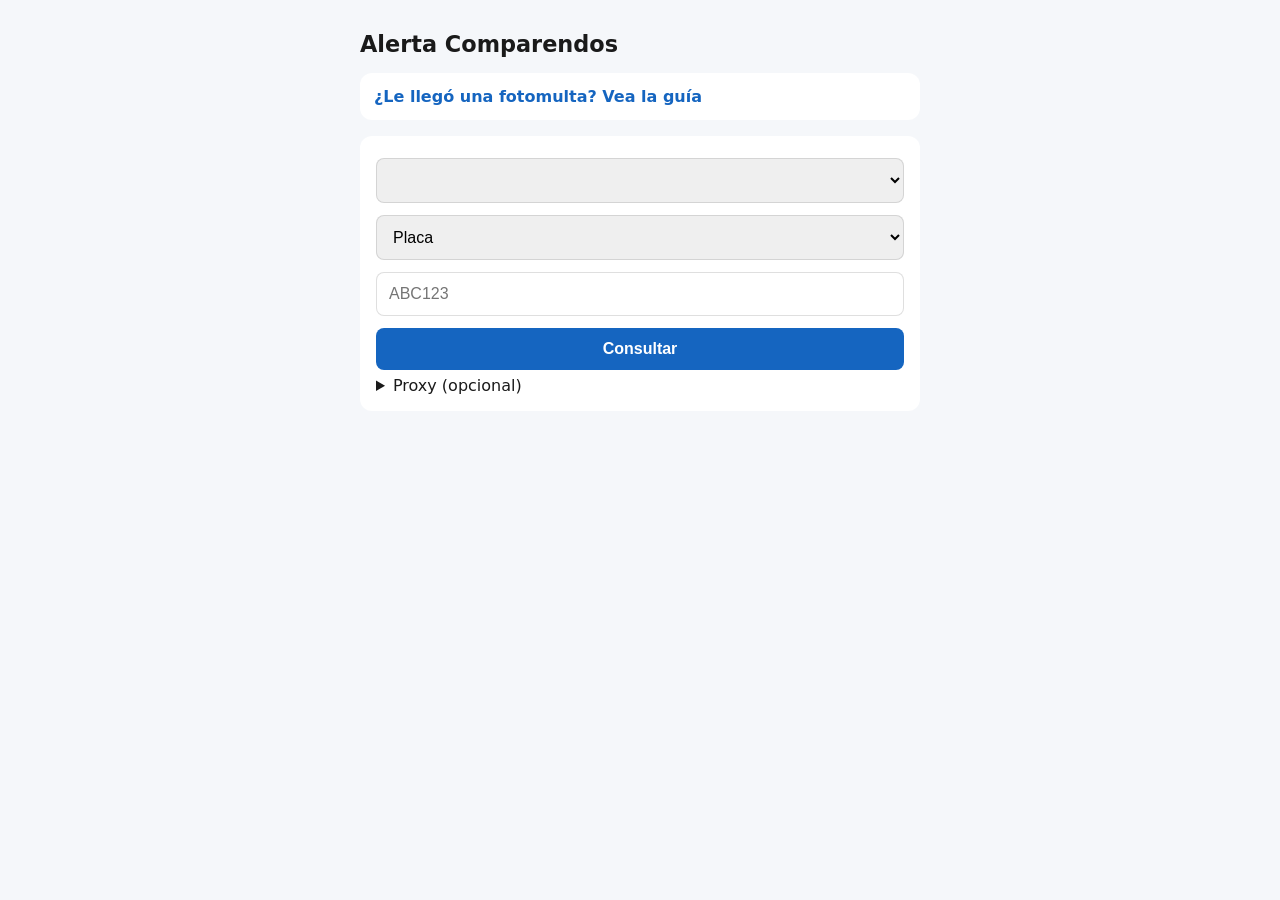
==== web/index.html @ 833818bd "Make PWA installable and offline" ====
<!doctype html>
<html lang="es">
<head>
<meta charset="utf-8">
<meta name="viewport" content="width=device-width, initial-scale=1">
<meta name="theme-color" content="#1565c0">
<title>Alerta Comparendos</title>
<link rel="manifest" href="manifest.webmanifest">
<link rel="icon" href="icon.svg">
<link rel="icon" href="icon-192.png" type="image/png" sizes="192x192">
<link rel="apple-touch-icon" href="apple-touch-icon.png">
<meta name="apple-mobile-web-app-capable" content="yes">
<meta name="mobile-web-app-capable" content="yes">
<meta name="apple-mobile-web-app-title" content="Comparendos">
<style>
:root{--bg:#f5f7fa;--fg:#1a1a1a;--card:#fff;--acc:#1565c0;--err:#c62828}
@media (prefers-color-scheme:dark){:root{--bg:#121212;--fg:#eee;--card:#1e1e1e;--acc:#64b5f6}}
body{margin:0;font-family:system-ui,sans-serif;background:var(--bg);color:var(--fg)}
main{max-width:560px;margin:auto;padding:16px}
h1{font-size:1.4rem}
.card{background:var(--card);border-radius:12px;padding:16px;margin-bottom:12px}
input,select,button{width:100%;box-sizing:border-box;padding:12px;margin:6px 0;font-size:1rem;border-radius:8px;border:1px solid #8884}
button{background:var(--acc);color:#fff;border:0;font-weight:600}
.err{color:var(--err)}
.guia{display:block;padding:14px;border-radius:12px;background:var(--card);color:var(--acc);font-weight:600;text-decoration:none}
pre{white-space:pre-wrap;word-break:break-word;font-size:.8rem}
</style>
</head>
<body>
<main>
<h1>Alerta Comparendos</h1>
<p><a class="guia" href="guia.html">¿Le llegó una fotomulta? Vea la guía</a></p>
<button id="instalar" hidden>Instalar en este celular</button>
<div class="card">
  <select id="portal"></select>
  <select id="tipo"><option value="placa">Placa</option><option value="cedula">Cédula</option></select>
  <input id="criterio" placeholder="ABC123" autocapitalize="characters">
  <button id="go">Consultar</button>
  <details><summary>Proxy (opcional)</summary>
    <input id="proxy" placeholder="https://mi-proxy.example/?url=">
    <small>Los portales bloquean llamadas desde el navegador (CORS). Si tienes un proxy, ponlo aquí; la URL destino se añade al final.</small>
  </details>
</div>
<div id="out"></div>
</main>
<script src="app.js"></script>
</body>
</html>
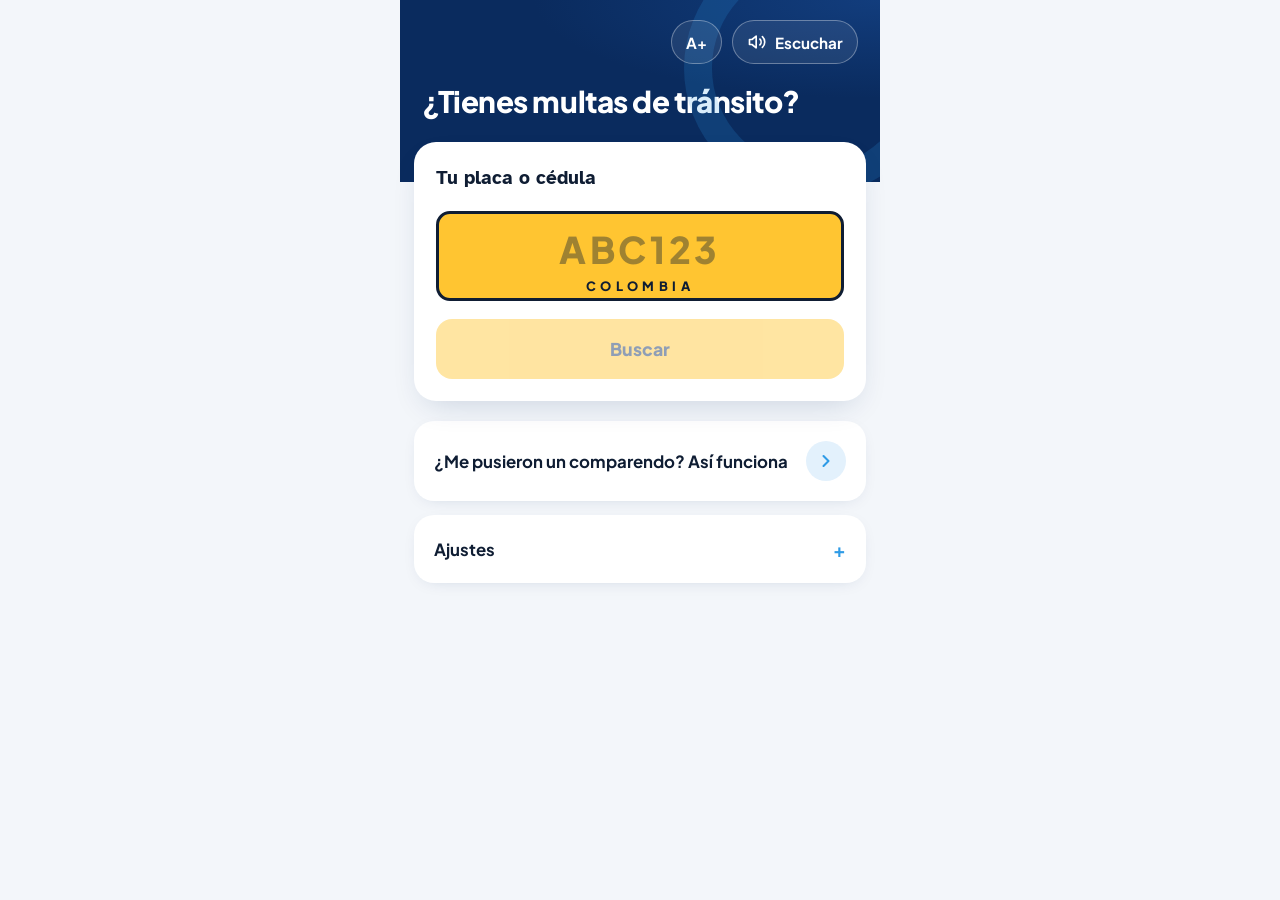
==== commit e22e6ef1: "Match approved app and guide design" ====
--- a/web/index.html
+++ b/web/index.html
@@ -2,9 +2,10 @@
 <html lang="es">
 <head>
 <meta charset="utf-8">
-<meta name="viewport" content="width=device-width, initial-scale=1">
-<meta name="theme-color" content="#1565c0">
+<meta name="viewport" content="width=device-width, initial-scale=1, viewport-fit=cover">
+<meta name="theme-color" content="#0a2b5e">
 <title>Alerta Comparendos</title>
+<meta name="description" content="Busque sus multas de tránsito por placa o cédula.">
 <link rel="manifest" href="manifest.webmanifest">
 <link rel="icon" href="icon.svg">
 <link rel="icon" href="icon-192.png" type="image/png" sizes="192x192">
@@ -12,37 +13,126 @@
 <meta name="apple-mobile-web-app-capable" content="yes">
 <meta name="mobile-web-app-capable" content="yes">
 <meta name="apple-mobile-web-app-title" content="Comparendos">
+<link rel="stylesheet" href="https://fonts.googleapis.com/css2?family=Plus+Jakarta+Sans:wght@500;700;800&family=Atkinson+Hyperlegible:wght@400;700&display=swap">
+<link rel="stylesheet" href="base.css">
 <style>
-:root{--bg:#f5f7fa;--fg:#1a1a1a;--card:#fff;--acc:#1565c0;--err:#c62828}
-@media (prefers-color-scheme:dark){:root{--bg:#121212;--fg:#eee;--card:#1e1e1e;--acc:#64b5f6}}
-body{margin:0;font-family:system-ui,sans-serif;background:var(--bg);color:var(--fg)}
-main{max-width:560px;margin:auto;padding:16px}
-h1{font-size:1.4rem}
-.card{background:var(--card);border-radius:12px;padding:16px;margin-bottom:12px}
-input,select,button{width:100%;box-sizing:border-box;padding:12px;margin:6px 0;font-size:1rem;border-radius:8px;border:1px solid #8884}
-button{background:var(--acc);color:#fff;border:0;font-weight:600}
-.err{color:var(--err)}
-.guia{display:block;padding:14px;border-radius:12px;background:var(--card);color:var(--acc);font-weight:600;text-decoration:none}
-pre{white-space:pre-wrap;word-break:break-word;font-size:.8rem}
+/* Cabecera azul profunda con la acción en amarillo; contenido sobre hoja clara que sube sobre la cabecera. */
+.app{max-width:480px;margin:0 auto;min-height:100vh;display:flex;flex-direction:column}
+.sheet{background:var(--sheet);margin:-40px 14px 0;border-radius:22px;padding:22px;box-shadow:0 12px 32px -12px #0a2b5e33;display:grid;gap:18px;position:relative;z-index:1}
+.content{padding-inline:14px;padding-block:0 32px;margin-top:-36px;position:relative;z-index:1;display:grid;gap:16px}
+label.q{font-weight:700}
+.plate{background:var(--sun);border:3px solid #0f1d33;border-radius:14px;padding:6px 10px 4px;text-align:center;transition:background .2s}
+.plate.id{background:var(--bg);border-color:var(--line)}
+.plate small{display:block;font:800 .8rem var(--display);letter-spacing:.35em;color:#0f1d33;min-height:1.1em}
+.plate.id small{color:var(--muted);letter-spacing:.1em}
+#q{width:100%;font:800 2.3rem var(--display);letter-spacing:.1em;text-transform:uppercase;padding:6px;border:0;background:none;color:#0f1d33;text-align:center}
+.plate.id #q{color:var(--fg)}
+#q::placeholder{color:#0f1d3366}
+.plate:focus-within{box-shadow:0 0 0 4px var(--sky-soft)}
+#q:focus{outline:none}
+.primary{width:100%;min-height:60px;border:0;border-radius:16px;background:var(--sun);color:#0a2b5e;font:800 1.1rem var(--display);cursor:pointer;box-shadow:0 6px 16px -6px #c58f0066;transition:transform .1s;display:flex;align-items:center;justify-content:center;text-decoration:none}
+.primary:active{transform:scale(.98)}
+.primary:disabled{opacity:.45;box-shadow:none;cursor:default}
+.textbtn{background:none;border:0;color:var(--sky);font:700 1rem var(--display);cursor:pointer;padding:14px;justify-self:center}
+.howbtn{display:flex;align-items:center;justify-content:space-between;gap:12px;background:var(--sheet);border-radius:20px;padding:20px;box-shadow:0 4px 18px -10px #0a2b5e40;color:var(--fg);font:700 1.05rem var(--display);text-decoration:none}
+.howbtn .ico{width:40px;height:40px;border-radius:50%;background:var(--sky-soft);display:grid;place-items:center;flex:none;color:var(--sky)}
+.under{padding:20px 14px 28px;display:grid;gap:14px}
+/* buscando */
+.ring{width:132px;height:132px;margin:8px auto 0;display:block}
+.ring circle{fill:none;stroke-width:10}
+.ring .bgc{stroke:var(--line)}.ring .fgc{stroke:var(--sun);stroke-linecap:round;transform:rotate(-90deg);transform-origin:50% 50%;transition:stroke-dashoffset .25s}
+.now{text-align:center;font:700 1.1rem var(--display)}
+@media (prefers-reduced-motion:reduce){.ring .fgc,.primary{transition:none}}
+/* resultado */
+.sum{display:grid;gap:4px}
+.sum .lbl{color:var(--on-navy-muted)}
+.amount{font:800 3rem/1 var(--display);font-variant-numeric:tabular-nums;color:var(--sun);letter-spacing:-.02em}
+.fine{background:var(--sheet);border-radius:20px;padding:20px;display:grid;gap:14px;box-shadow:0 4px 18px -10px #0a2b5e40}
+.state{display:inline-flex;align-items:center;gap:8px;font:700 1rem var(--display);padding:5px 12px;border-radius:99px;justify-self:start;background:var(--sun-soft)}
+.state::before{content:"";width:8px;height:8px;border-radius:50%;background:var(--sun)}
+.state.ok{background:var(--green-soft)}.state.ok::before{background:var(--green)}
+.mini{display:grid;grid-template-columns:1fr auto;gap:6px 12px;align-items:center}
+.mini .what{font:800 1.2rem var(--display)}
+.mini .amt{font:800 1.3rem var(--display);font-variant-numeric:tabular-nums;white-space:nowrap}
+.mini .where{color:var(--muted)}
+.miss{background:var(--sky-soft);border-radius:20px;padding:18px 20px;display:grid;gap:10px}
+.miss b{font-family:var(--display)}
+.row2{display:flex;gap:12px;align-items:center;justify-content:space-between;min-height:44px}
+.row2 a{color:var(--fg);font-weight:700;text-decoration-color:var(--sky);text-underline-offset:3px;flex:none;padding:8px 0}
+.miss details summary{cursor:pointer;color:var(--fg);font:700 .98rem var(--display);list-style:none;min-height:44px;display:flex;align-items:center}
+.miss details summary::-webkit-details-marker{display:none}
+.miss details summary::after{content:"+";margin-left:8px;font-size:1.2rem;color:var(--sky)}
+.miss details[open] summary::after{content:"–"}
+.card{background:var(--sheet);border-radius:20px;padding:18px 20px;box-shadow:0 4px 18px -10px #0a2b5e40}
+.card summary{cursor:pointer;font:700 1.05rem var(--display);list-style:none;min-height:32px;display:flex;align-items:center}
+.card summary::-webkit-details-marker{display:none}
+.card summary::after{content:"+";margin-left:auto;font-size:1.2rem;color:var(--sky)}
+.card[open] summary::after{content:"–"}
+.guide{list-style:none;margin:14px 0 0;padding:0;display:grid}
+.guide li{display:grid;grid-template-columns:32px 1fr;gap:14px;padding-bottom:18px;position:relative}
+.guide li:not(:last-child)::before{content:"";position:absolute;left:15px;top:32px;bottom:0;width:2px;background:var(--line)}
+.guide .n{width:32px;height:32px;border-radius:50%;background:var(--sky-soft);display:grid;place-items:center;font:800 .9rem var(--display)}
+.guide li:nth-child(n+3) .n{background:var(--red-soft)}
+.guide b{font-family:var(--display)}
+.guide p{margin:2px 0 0;color:var(--muted)}
+.outline{min-height:52px;border-radius:14px;border:2px solid var(--sky);display:flex;align-items:center;justify-content:center;text-decoration:none;color:var(--fg);font-weight:700;margin-top:8px}
+.set input{width:100%;font:1rem var(--body);padding:12px;border-radius:10px;border:1.5px solid var(--line);background:var(--bg);color:var(--fg);margin-top:8px}
+.set small{display:block;color:var(--muted);margin-top:6px;font-size:.9rem}
+.foot{display:grid;padding-inline:14px;padding-block:0 28px}
 </style>
 </head>
 <body>
-<main>
-<h1>Alerta Comparendos</h1>
-<p><a class="guia" href="guia.html">¿Le llegó una fotomulta? Vea la guía</a></p>
-<button id="instalar" hidden>Instalar en este celular</button>
-<div class="card">
-  <select id="portal"></select>
-  <select id="tipo"><option value="placa">Placa</option><option value="cedula">Cédula</option></select>
-  <input id="criterio" placeholder="ABC123" autocapitalize="characters">
-  <button id="go">Consultar</button>
-  <details><summary>Proxy (opcional)</summary>
-    <input id="proxy" placeholder="https://mi-proxy.example/?url=">
-    <small>Los portales bloquean llamadas desde el navegador (CORS). Si tienes un proxy, ponlo aquí; la URL destino se añade al final.</small>
-  </details>
+<div class="app">
+<section id="s1">
+  <div class="hero">
+    <div class="tools"><button class="tool" data-big>A+</button><button class="tool" data-talk></button></div>
+    <h1>¿Tienes multas de tránsito?</h1>
+  </div>
+  <div class="sheet">
+    <label class="q" for="q">Tu placa o cédula</label>
+    <div class="plate" id="plate"><input id="q" autocomplete="off" autocapitalize="characters" spellcheck="false" placeholder="ABC123"><small id="plateTag">COLOMBIA</small></div>
+    <button class="primary" id="go" disabled>Buscar</button>
+  </div>
+  <div class="under">
+    <a class="howbtn" href="guia.html"><span>¿Me pusieron un comparendo? Así funciona</span><span class="ico"><svg width="20" height="20" viewBox="0 0 24 24" fill="none" stroke="currentColor" stroke-width="2.5" stroke-linecap="round" stroke-linejoin="round" aria-hidden="true"><path d="M9 6l6 6-6 6"/></svg></span></a>
+    <button class="primary" id="instalar" hidden>Instalar en este celular</button>
+    <details class="card set"><summary>Ajustes</summary>
+      <label for="proxy">Servidor intermedio (opcional)</label>
+      <input id="proxy" placeholder="https://mi-proxy.example/?url=" inputmode="url">
+      <small>Muchos portales no dejan consultar desde el navegador. Con un servidor intermedio la búsqueda funciona en más ciudades.</small>
+    </details>
+  </div>
+</section>
+
+<section id="s2" hidden>
+  <div class="hero"><h1>Buscando…</h1></div>
+  <div class="sheet">
+    <svg class="ring" viewBox="0 0 120 120" aria-hidden="true"><circle class="bgc" cx="60" cy="60" r="50"/><circle class="fgc" id="arc" cx="60" cy="60" r="50" stroke-dasharray="314" stroke-dashoffset="314"/></svg>
+    <p class="now" id="now" aria-live="polite"></p>
+  </div>
+</section>
+
+<section id="s3" hidden>
+  <div class="hero">
+    <div class="tools"><button class="tool" data-big>A+</button><button class="tool" data-talk></button></div>
+    <div class="sum"><span class="lbl" id="who"></span><span class="amount" id="amount"></span><span class="lbl" id="title"></span></div>
+  </div>
+  <div class="content">
+    <div id="fines" style="display:grid;gap:16px"></div>
+    <div class="miss" id="miss"></div>
+    <details class="card"><summary>¿Y si no fui yo o no pago?</summary>
+      <ol class="guide">
+        <li><span class="n">1</span><div><b>Con descuento</b><p>Los primeros días pagas hasta la mitad.</p></div></li>
+        <li><span class="n">2</span><div><b>Precio completo</b><p>Después pierdes el descuento.</p></div></li>
+        <li><span class="n">3</span><div><b>Cobro</b><p>Suben los intereses y pueden embargarte.</p></div></li>
+      </ol>
+      <a class="outline" href="guia.html">Ver la guía completa</a>
+    </details>
+  </div>
+  <div class="foot"><button class="textbtn" id="again">Buscar otra</button></div>
+</section>
 </div>
-<div id="out"></div>
-</main>
+<script src="ui.js"></script>
 <script src="app.js"></script>
 </body>
 </html>
--- a/web/base.css
+++ b/web/base.css
@@ -0,0 +1,33 @@
+:root{
+--navy:#0a2b5e;--navy-2:#123d7d;--sky:#2e9be6;--sky-soft:#e3f1fc;--sun:#ffc531;--sun-soft:#fff4d6;
+--red:#c23a24;--red-soft:#fde8e6;--green:#1d7f53;--green-soft:#e2f4ea;
+--bg:#f3f6fa;--sheet:#fff;--fg:#0f1d33;--muted:#3f4f66;--line:#dbe3ee;--on-navy:#fff;--on-navy-muted:#b9cbe6;
+--display:"Plus Jakarta Sans",system-ui,sans-serif;--body:"Atkinson Hyperlegible",system-ui,sans-serif;color-scheme:light}
+@media (prefers-color-scheme:dark){:root:not([data-theme="light"]){--navy:#071d40;--navy-2:#0d2d5e;--sky:#5cb4f2;--sky-soft:#12304f;--sun:#ffcd4d;--sun-soft:#3a3016;
+--red:#ff8a78;--red-soft:#3c1d19;--green:#5fd39b;--green-soft:#123726;--bg:#0b1424;--sheet:#121e33;--fg:#eaf0f8;--muted:#b8c6d9;--line:#22324d;color-scheme:dark}}
+:root[data-theme="dark"]{--navy:#071d40;--navy-2:#0d2d5e;--sky:#5cb4f2;--sky-soft:#12304f;--sun:#ffcd4d;--sun-soft:#3a3016;
+--red:#ff8a78;--red-soft:#3c1d19;--green:#5fd39b;--green-soft:#123726;--bg:#0b1424;--sheet:#121e33;--fg:#eaf0f8;--muted:#b8c6d9;--line:#22324d;color-scheme:dark}
+*{box-sizing:border-box}
+html,body{min-height:100%}
+body{margin:0;background:var(--bg);color:var(--fg);font-family:var(--body);font-size:19px;line-height:1.55;padding-bottom:env(safe-area-inset-bottom,0px)}
+html.big body{font-size:23px}
+html.big h1{font-size:2.2rem}
+img{max-width:100%}
+[hidden]{display:none!important}
+p{margin:0}
+.muted{color:var(--muted)}
+.hero{background:radial-gradient(120% 90% at 100% 0%,var(--navy-2) 0%,var(--navy) 60%);color:var(--on-navy);padding:calc(20px + env(safe-area-inset-top,0px)) 22px 64px;position:relative;overflow:hidden}
+.hero::after{content:"";position:absolute;right:-60px;top:-60px;width:200px;height:200px;border-radius:50%;border:28px solid var(--sky);opacity:.18;pointer-events:none}
+.hero p{color:var(--on-navy-muted);margin:10px 0 0}
+h1{font:800 1.85rem/1.15 var(--display);margin:0;text-wrap:balance;letter-spacing:-.015em}
+h2{font:800 1.35rem/1.25 var(--display);margin:0;text-wrap:balance}
+.tools{display:flex;gap:10px;justify-content:flex-end;margin-bottom:20px;position:relative;z-index:1}
+.tool{display:inline-flex;align-items:center;gap:8px;min-height:44px;padding:0 14px;border-radius:99px;border:1.5px solid #ffffff55;background:#ffffff14;color:var(--on-navy);font:700 .95rem var(--display);cursor:pointer;text-decoration:none}
+.tool[aria-pressed="true"]{background:var(--sun);color:#0a2b5e;border-color:var(--sun)}
+.tool.back{margin-right:auto}
+.tool svg{width:20px;height:20px;flex:none}
+.speaking{outline:4px solid var(--sun);outline-offset:4px;border-radius:12px}
+.fact{display:block;background:var(--sun-soft);border-left:5px solid var(--sun);border-radius:12px;padding:12px 14px}
+.fact b{font-family:var(--display)}
+.note{font-size:.9rem;color:var(--muted);text-align:center}
+button:focus-visible,a:focus-visible,summary:focus-visible,input:focus-visible{outline:3px solid var(--sky);outline-offset:3px}
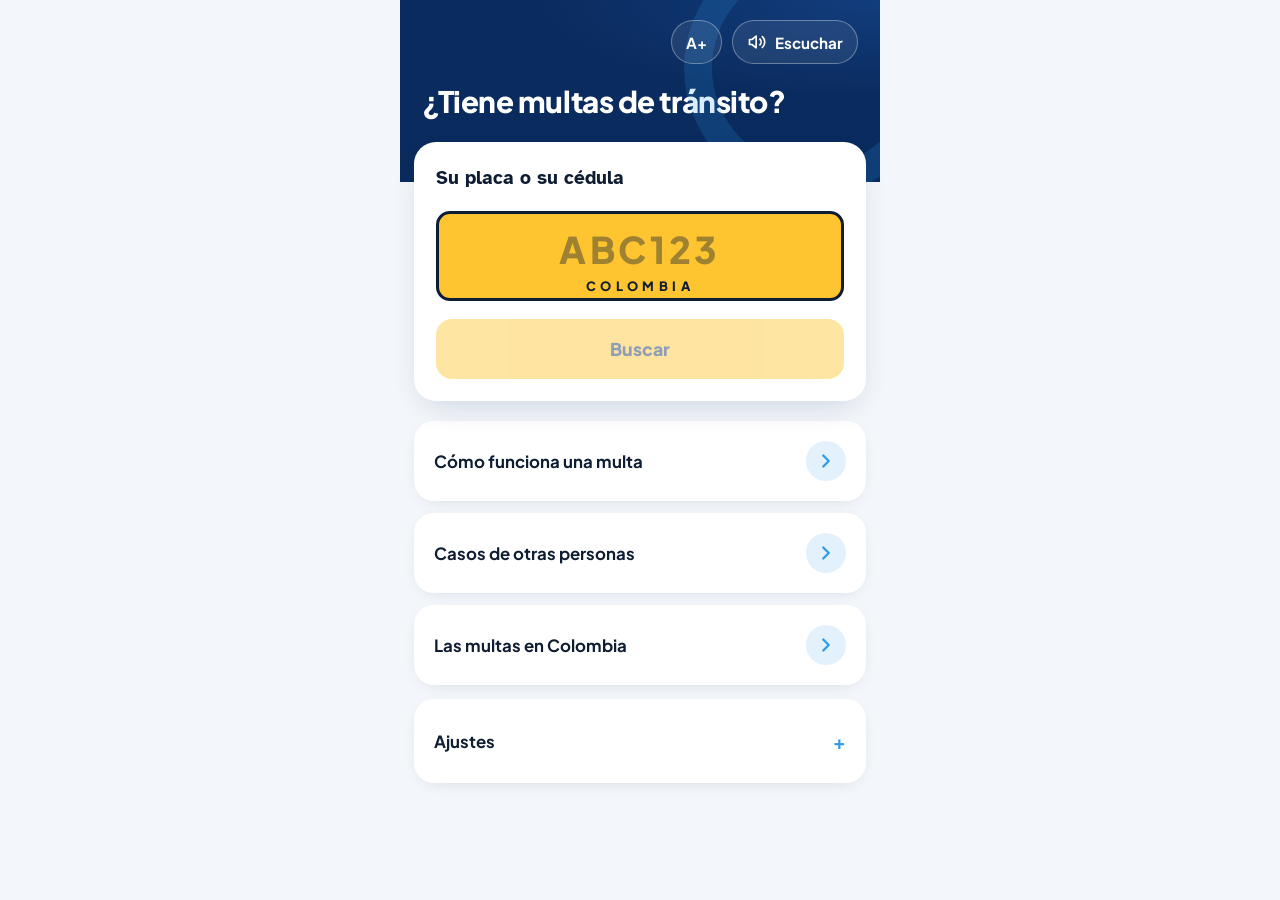
==== commit 3114d1d9: "Add plate record and letters" ====
--- a/web/index.html
+++ b/web/index.html
@@ -30,12 +30,6 @@
 #q::placeholder{color:#0f1d3366}
 .plate:focus-within{box-shadow:0 0 0 4px var(--sky-soft)}
 #q:focus{outline:none}
-.primary{width:100%;min-height:60px;border:0;border-radius:16px;background:var(--sun);color:#0a2b5e;font:800 1.1rem var(--display);cursor:pointer;box-shadow:0 6px 16px -6px #c58f0066;transition:transform .1s;display:flex;align-items:center;justify-content:center;text-decoration:none}
-.primary:active{transform:scale(.98)}
-.primary:disabled{opacity:.45;box-shadow:none;cursor:default}
-.textbtn{background:none;border:0;color:var(--sky);font:700 1rem var(--display);cursor:pointer;padding:14px;justify-self:center}
-.howbtn{display:flex;align-items:center;justify-content:space-between;gap:12px;background:var(--sheet);border-radius:20px;padding:20px;box-shadow:0 4px 18px -10px #0a2b5e40;color:var(--fg);font:700 1.05rem var(--display);text-decoration:none}
-.howbtn .ico{width:40px;height:40px;border-radius:50%;background:var(--sky-soft);display:grid;place-items:center;flex:none;color:var(--sky)}
 .under{padding:20px 14px 28px;display:grid;gap:14px}
 /* buscando */
 .ring{width:132px;height:132px;margin:8px auto 0;display:block}
@@ -57,17 +51,10 @@
 .mini .where{color:var(--muted)}
 .miss{background:var(--sky-soft);border-radius:20px;padding:18px 20px;display:grid;gap:10px}
 .miss b{font-family:var(--display)}
-.row2{display:flex;gap:12px;align-items:center;justify-content:space-between;min-height:44px}
-.row2 a{color:var(--fg);font-weight:700;text-decoration-color:var(--sky);text-underline-offset:3px;flex:none;padding:8px 0}
 .miss details summary{cursor:pointer;color:var(--fg);font:700 .98rem var(--display);list-style:none;min-height:44px;display:flex;align-items:center}
 .miss details summary::-webkit-details-marker{display:none}
 .miss details summary::after{content:"+";margin-left:8px;font-size:1.2rem;color:var(--sky)}
 .miss details[open] summary::after{content:"–"}
-.card{background:var(--sheet);border-radius:20px;padding:18px 20px;box-shadow:0 4px 18px -10px #0a2b5e40}
-.card summary{cursor:pointer;font:700 1.05rem var(--display);list-style:none;min-height:32px;display:flex;align-items:center}
-.card summary::-webkit-details-marker{display:none}
-.card summary::after{content:"+";margin-left:auto;font-size:1.2rem;color:var(--sky)}
-.card[open] summary::after{content:"–"}
 .guide{list-style:none;margin:14px 0 0;padding:0;display:grid}
 .guide li{display:grid;grid-template-columns:32px 1fr;gap:14px;padding-bottom:18px;position:relative}
 .guide li:not(:last-child)::before{content:"";position:absolute;left:15px;top:32px;bottom:0;width:2px;background:var(--line)}
@@ -75,10 +62,24 @@
 .guide li:nth-child(n+3) .n{background:var(--red-soft)}
 .guide b{font-family:var(--display)}
 .guide p{margin:2px 0 0;color:var(--muted)}
-.outline{min-height:52px;border-radius:14px;border:2px solid var(--sky);display:flex;align-items:center;justify-content:center;text-decoration:none;color:var(--fg);font-weight:700;margin-top:8px}
+.menu{display:grid;gap:12px}
+.state.no{background:var(--red-soft)}.state.no::before{background:var(--red)}
+.aviso{border-radius:20px;padding:20px;display:grid;gap:12px;border:3px solid}
+.aviso.sun{background:var(--sun-soft);border-color:var(--sun)}
+.aviso.red{background:var(--red-soft);border-color:var(--red)}
+#pagadas .row2{border-top:1px solid var(--line);padding:10px 0}
+@media print{.hero{background:none;color:#000;padding:0 0 12px}.hero::after,.tools,.foot,#alerta,.card:not(#pagadas .card),.primary,.outline,#miss details{display:none!important}
+.amount{color:#000}.sum .lbl{color:#333}.content{margin:0}.fine,.aviso,.miss{box-shadow:none;border:1px solid #999;break-inside:avoid}#pagadas details{display:block}}
 .set input{width:100%;font:1rem var(--body);padding:12px;border-radius:10px;border:1.5px solid var(--line);background:var(--bg);color:var(--fg);margin-top:8px}
 .set small{display:block;color:var(--muted);margin-top:6px;font-size:.9rem}
-.foot{display:grid;padding-inline:14px;padding-block:0 28px}
+.alert{display:flex;gap:14px;align-items:center;background:var(--sheet);border-radius:20px;padding:18px 20px;box-shadow:0 4px 18px -10px #0a2b5e40}
+.alert label{flex:1;display:grid;gap:2px;cursor:pointer}
+.alert b{font-family:var(--display)}
+.switch{appearance:none;width:52px;height:32px;border-radius:99px;background:var(--line);position:relative;cursor:pointer;flex:none;transition:background .2s;margin:0}
+.switch::after{content:"";position:absolute;top:4px;left:4px;width:24px;height:24px;border-radius:50%;background:#fff;transition:left .2s;box-shadow:0 1px 3px #0003}
+.switch:checked{background:var(--sky)}.switch:checked::after{left:24px}
+.android .set,.android #instalar{display:none!important}
+.foot{display:grid;gap:8px;padding-inline:14px;padding-block:0 28px}
 </style>
 </head>
 <body>
@@ -86,20 +87,24 @@
 <section id="s1">
   <div class="hero">
     <div class="tools"><button class="tool" data-big>A+</button><button class="tool" data-talk></button></div>
-    <h1>¿Tienes multas de tránsito?</h1>
+    <h1>¿Tiene multas de tránsito?</h1>
   </div>
   <div class="sheet">
-    <label class="q" for="q">Tu placa o cédula</label>
+    <label class="q" for="q">Su placa o su cédula</label>
     <div class="plate" id="plate"><input id="q" autocomplete="off" autocapitalize="characters" spellcheck="false" placeholder="ABC123"><small id="plateTag">COLOMBIA</small></div>
     <button class="primary" id="go" disabled>Buscar</button>
   </div>
   <div class="under">
-    <a class="howbtn" href="guia.html"><span>¿Me pusieron un comparendo? Así funciona</span><span class="ico"><svg width="20" height="20" viewBox="0 0 24 24" fill="none" stroke="currentColor" stroke-width="2.5" stroke-linecap="round" stroke-linejoin="round" aria-hidden="true"><path d="M9 6l6 6-6 6"/></svg></span></a>
+    <nav class="menu" aria-label="Más">
+      <a class="howbtn" href="guia.html"><span>Cómo funciona una multa</span><span class="ico"><svg width="22" height="22" viewBox="0 0 24 24" fill="none" stroke="currentColor" stroke-width="2.5" stroke-linecap="round" stroke-linejoin="round" aria-hidden="true"><path d="M9 6l6 6-6 6"/></svg></span></a>
+      <a class="howbtn" href="comunidad.html"><span>Casos de otras personas</span><span class="ico"><svg width="22" height="22" viewBox="0 0 24 24" fill="none" stroke="currentColor" stroke-width="2.5" stroke-linecap="round" stroke-linejoin="round" aria-hidden="true"><path d="M9 6l6 6-6 6"/></svg></span></a>
+      <a class="howbtn" href="cifras.html"><span>Las multas en Colombia</span><span class="ico"><svg width="22" height="22" viewBox="0 0 24 24" fill="none" stroke="currentColor" stroke-width="2.5" stroke-linecap="round" stroke-linejoin="round" aria-hidden="true"><path d="M9 6l6 6-6 6"/></svg></span></a>
+    </nav>
     <button class="primary" id="instalar" hidden>Instalar en este celular</button>
     <details class="card set"><summary>Ajustes</summary>
-      <label for="proxy">Servidor intermedio (opcional)</label>
-      <input id="proxy" placeholder="https://mi-proxy.example/?url=" inputmode="url">
-      <small>Muchos portales no dejan consultar desde el navegador. Con un servidor intermedio la búsqueda funciona en más ciudades.</small>
+      <label for="proxy">Servidor de consultas</label>
+      <input id="proxy" placeholder="https://comparendos.su-cuenta.workers.dev" inputmode="url">
+      <small>Dirección del servidor que hace las consultas. Déjela vacía para usar el de la app.</small>
     </details>
   </div>
 </section>
@@ -118,18 +123,21 @@
     <div class="sum"><span class="lbl" id="who"></span><span class="amount" id="amount"></span><span class="lbl" id="title"></span></div>
   </div>
   <div class="content">
-    <div id="fines" style="display:grid;gap:16px"></div>
+    <div id="avisos" class="stack"></div>
+    <div id="fines" class="stack"></div>
+    <div id="pagadas"></div>
     <div class="miss" id="miss"></div>
-    <details class="card"><summary>¿Y si no fui yo o no pago?</summary>
+    <div class="alert" id="alerta" hidden><label for="watch"><b>Avisarme si llega otra</b><span class="muted">El teléfono revisa una vez al día.</span></label><input type="checkbox" class="switch" id="watch"></div>
+    <details class="card"><summary>¿Y si no pago?</summary>
       <ol class="guide">
-        <li><span class="n">1</span><div><b>Con descuento</b><p>Los primeros días pagas hasta la mitad.</p></div></li>
-        <li><span class="n">2</span><div><b>Precio completo</b><p>Después pierdes el descuento.</p></div></li>
-        <li><span class="n">3</span><div><b>Cobro</b><p>Suben los intereses y pueden embargarte.</p></div></li>
+        <li><span class="n">1</span><div><b>Con descuento</b><p>Los primeros días paga hasta la mitad.</p></div></li>
+        <li><span class="n">2</span><div><b>Precio completo</b><p>Después pierde el descuento.</p></div></li>
+        <li><span class="n">3</span><div><b>Cobro</b><p>Suben los intereses y le pueden embargar.</p></div></li>
       </ol>
       <a class="outline" href="guia.html">Ver la guía completa</a>
     </details>
   </div>
-  <div class="foot"><button class="textbtn" id="again">Buscar otra</button></div>
+  <div class="foot"><button class="outline" id="imprimir">Imprimir este resumen</button><button class="textbtn" id="again">Buscar otra placa</button></div>
 </section>
 </div>
 <script src="ui.js"></script>
--- a/web/base.css
+++ b/web/base.css
@@ -31,3 +31,20 @@
 .fact b{font-family:var(--display)}
 .note{font-size:.9rem;color:var(--muted);text-align:center}
 button:focus-visible,a:focus-visible,summary:focus-visible,input:focus-visible{outline:3px solid var(--sky);outline-offset:3px}
+/* Botones y tarjetas comunes: grandes, de alto contraste y fáciles de tocar. */
+.primary{width:100%;min-height:60px;border:0;border-radius:16px;background:var(--sun);color:#0a2b5e;font:800 1.1rem var(--display);cursor:pointer;box-shadow:0 6px 16px -6px #c58f0066;transition:transform .1s;display:flex;align-items:center;justify-content:center;text-decoration:none}
+.primary:active{transform:scale(.98)}
+.primary:disabled{opacity:.45;box-shadow:none;cursor:default}
+.howbtn{display:flex;align-items:center;justify-content:space-between;gap:12px;background:var(--sheet);border-radius:20px;padding:20px;box-shadow:0 4px 18px -10px #0a2b5e40;color:var(--fg);font:700 1.05rem var(--display);text-decoration:none}
+.howbtn .ico{width:40px;height:40px;border-radius:50%;background:var(--sky-soft);display:grid;place-items:center;flex:none;color:var(--sky)}
+.outline{width:100%;min-height:60px;border-radius:16px;border:2px solid var(--sky);background:var(--sheet);display:flex;align-items:center;justify-content:center;text-align:center;padding:8px 14px;text-decoration:none;color:var(--fg);font:700 1.05rem var(--display);cursor:pointer}
+.card{background:var(--sheet);border-radius:20px;padding:18px 20px;box-shadow:0 4px 18px -10px #0a2b5e40}
+.card summary{cursor:pointer;font:700 1.05rem var(--display);list-style:none;min-height:48px;display:flex;align-items:center}
+.card summary::-webkit-details-marker{display:none}
+.card summary::after{content:"+";margin-left:auto;font-size:1.2rem;color:var(--sky)}
+.card[open] summary::after{content:"–"}
+.row2{display:flex;gap:12px;align-items:center;justify-content:space-between;min-height:44px}
+.row2 a{color:var(--fg);font-weight:700;text-decoration-color:var(--sky);text-underline-offset:3px;flex:none;padding:8px 0}
+.textbtn{background:none;border:0;color:var(--fg);text-decoration:underline;text-decoration-color:var(--sky);text-underline-offset:4px;font:700 1.05rem var(--display);cursor:pointer;padding:16px;min-height:56px;justify-self:center}
+.stack{display:grid;gap:16px}.stack:empty{display:none}
+.sheetcard{background:var(--sheet);border-radius:20px;padding:20px;box-shadow:0 4px 18px -10px #0a2b5e40;display:grid;gap:14px}
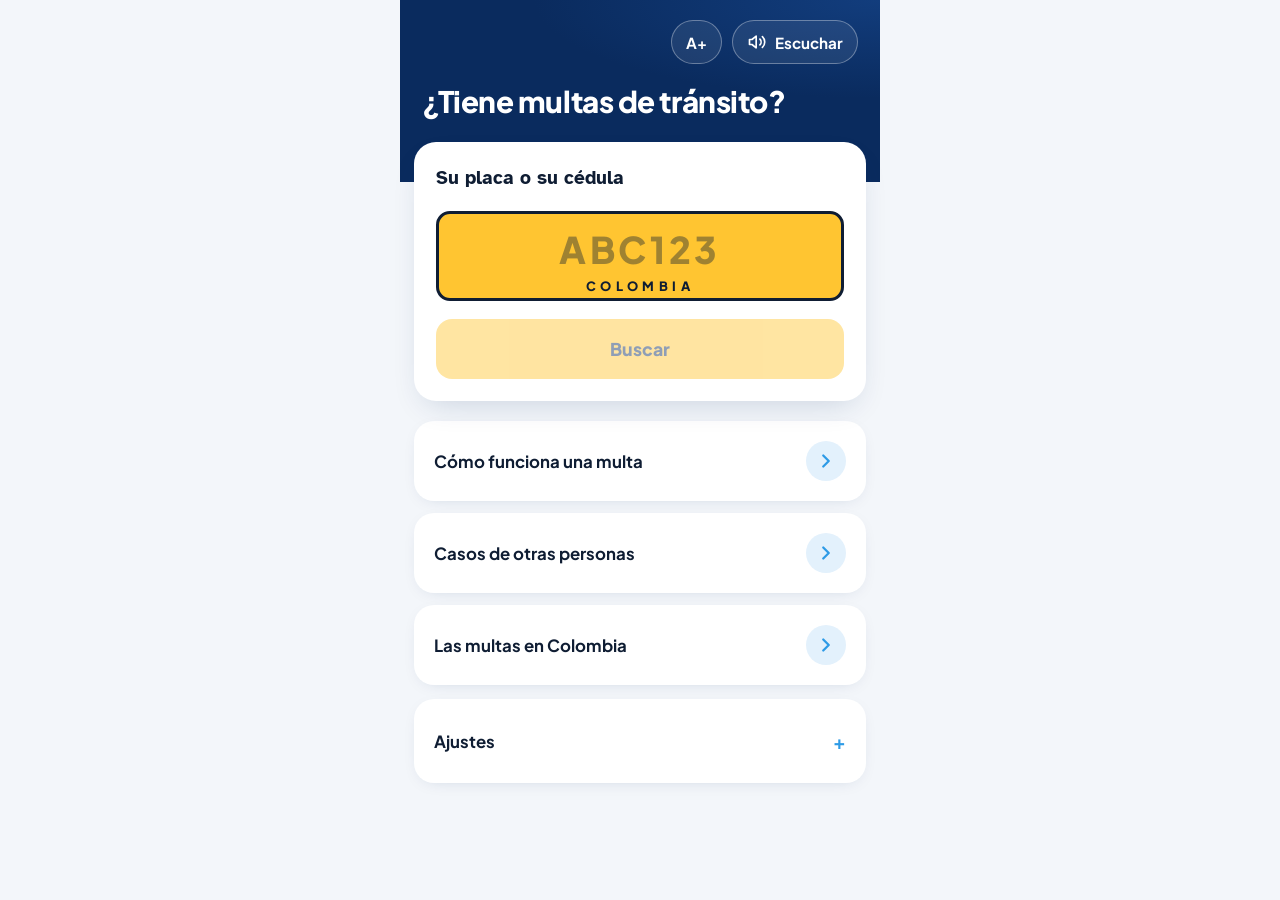
==== commit af9bc6c1: "Add figures and community pages" ====
--- a/web/index.html
+++ b/web/index.html
@@ -68,7 +68,7 @@
 .aviso.sun{background:var(--sun-soft);border-color:var(--sun)}
 .aviso.red{background:var(--red-soft);border-color:var(--red)}
 #pagadas .row2{border-top:1px solid var(--line);padding:10px 0}
-@media print{.hero{background:none;color:#000;padding:0 0 12px}.hero::after,.tools,.foot,#alerta,.card:not(#pagadas .card),.primary,.outline,#miss details{display:none!important}
+@media print{.hero{background:none;color:#000;padding:0 0 12px}.tools,.foot,#alerta,.card:not(#pagadas .card),.primary,.outline,#miss details{display:none!important}
 .amount{color:#000}.sum .lbl{color:#333}.content{margin:0}.fine,.aviso,.miss{box-shadow:none;border:1px solid #999;break-inside:avoid}#pagadas details{display:block}}
 .set input{width:100%;font:1rem var(--body);padding:12px;border-radius:10px;border:1.5px solid var(--line);background:var(--bg);color:var(--fg);margin-top:8px}
 .set small{display:block;color:var(--muted);margin-top:6px;font-size:.9rem}
--- a/web/base.css
+++ b/web/base.css
@@ -17,7 +17,6 @@
 p{margin:0}
 .muted{color:var(--muted)}
 .hero{background:radial-gradient(120% 90% at 100% 0%,var(--navy-2) 0%,var(--navy) 60%);color:var(--on-navy);padding:calc(20px + env(safe-area-inset-top,0px)) 22px 64px;position:relative;overflow:hidden}
-.hero::after{content:"";position:absolute;right:-60px;top:-60px;width:200px;height:200px;border-radius:50%;border:28px solid var(--sky);opacity:.18;pointer-events:none}
 .hero p{color:var(--on-navy-muted);margin:10px 0 0}
 h1{font:800 1.85rem/1.15 var(--display);margin:0;text-wrap:balance;letter-spacing:-.015em}
 h2{font:800 1.35rem/1.25 var(--display);margin:0;text-wrap:balance}
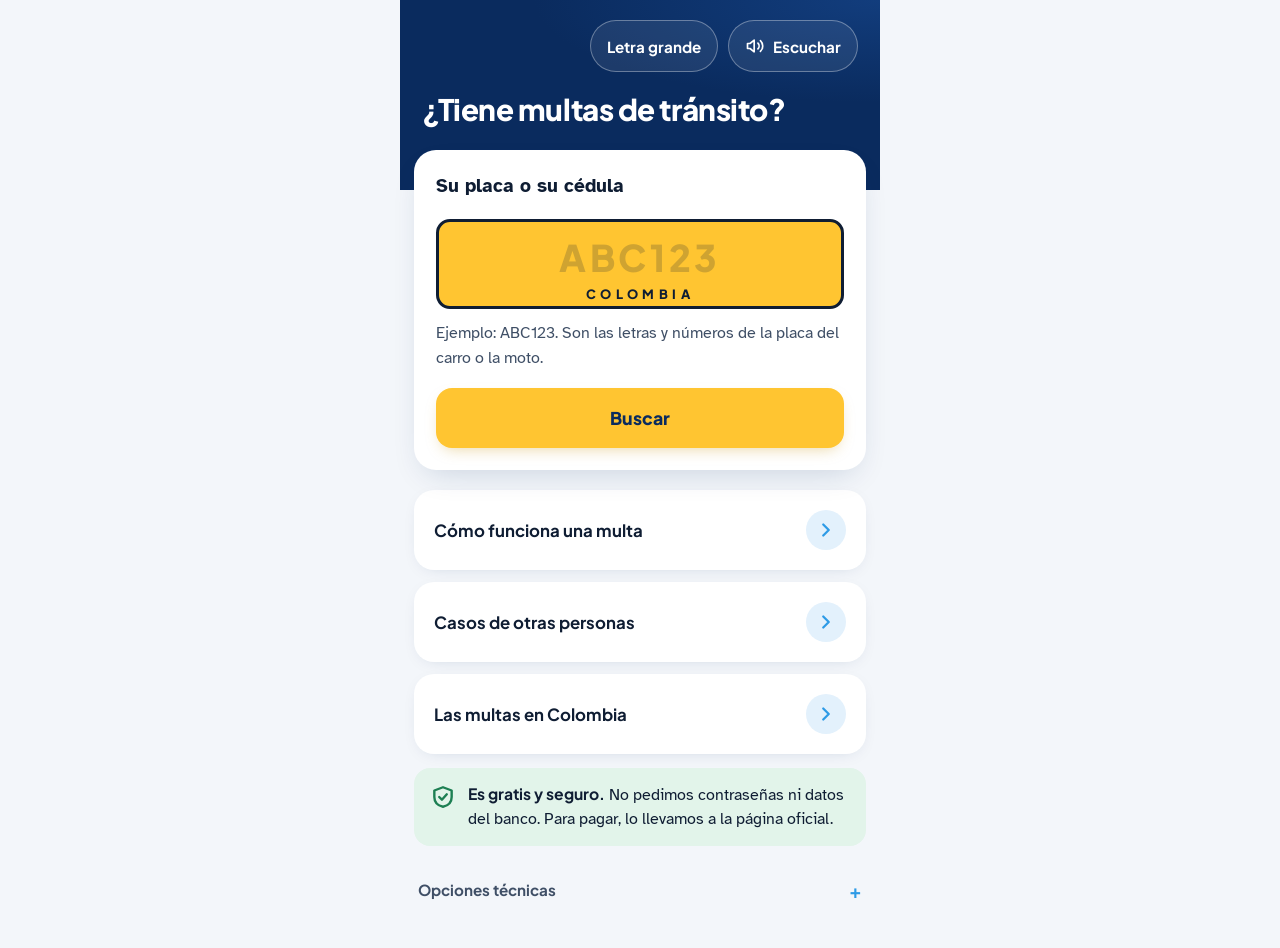
==== commit 6e5dfa84: "Improve accessibility for older adults" ====
--- a/web/index.html
+++ b/web/index.html
@@ -23,11 +23,13 @@
 label.q{font-weight:700}
 .plate{background:var(--sun);border:3px solid #0f1d33;border-radius:14px;padding:6px 10px 4px;text-align:center;transition:background .2s}
 .plate.id{background:var(--bg);border-color:var(--line)}
+.ej{color:var(--muted);font-size:.98rem;margin-top:-6px}
+.ej.mal{color:var(--red);font-weight:700}
 .plate small{display:block;font:800 .8rem var(--display);letter-spacing:.35em;color:#0f1d33;min-height:1.1em}
 .plate.id small{color:var(--muted);letter-spacing:.1em}
 #q{width:100%;font:800 2.3rem var(--display);letter-spacing:.1em;text-transform:uppercase;padding:6px;border:0;background:none;color:#0f1d33;text-align:center}
 .plate.id #q{color:var(--fg)}
-#q::placeholder{color:#0f1d3366}
+#q::placeholder{color:#0f1d3333}
 .plate:focus-within{box-shadow:0 0 0 4px var(--sky-soft)}
 #q:focus{outline:none}
 .under{padding:20px 14px 28px;display:grid;gap:14px}
@@ -70,6 +72,7 @@
 #pagadas .row2{border-top:1px solid var(--line);padding:10px 0}
 @media print{.hero{background:none;color:#000;padding:0 0 12px}.tools,.foot,#alerta,.card:not(#pagadas .card),.primary,.outline,#miss details{display:none!important}
 .amount{color:#000}.sum .lbl{color:#333}.content{margin:0}.fine,.aviso,.miss{box-shadow:none;border:1px solid #999;break-inside:avoid}#pagadas details{display:block}}
+.set{box-shadow:none;background:none;padding:6px 4px}.set summary{font-size:.95rem;color:var(--muted)}
 .set input{width:100%;font:1rem var(--body);padding:12px;border-radius:10px;border:1.5px solid var(--line);background:var(--bg);color:var(--fg);margin-top:8px}
 .set small{display:block;color:var(--muted);margin-top:6px;font-size:.9rem}
 .alert{display:flex;gap:14px;align-items:center;background:var(--sheet);border-radius:20px;padding:18px 20px;box-shadow:0 4px 18px -10px #0a2b5e40}
@@ -86,13 +89,14 @@
 <div class="app">
 <section id="s1">
   <div class="hero">
-    <div class="tools"><button class="tool" data-big>A+</button><button class="tool" data-talk></button></div>
+    <div class="tools"><button class="tool" data-big>Letra grande</button><button class="tool" data-talk></button></div>
     <h1>¿Tiene multas de tránsito?</h1>
   </div>
   <div class="sheet">
     <label class="q" for="q">Su placa o su cédula</label>
     <div class="plate" id="plate"><input id="q" autocomplete="off" autocapitalize="characters" spellcheck="false" placeholder="ABC123"><small id="plateTag">COLOMBIA</small></div>
-    <button class="primary" id="go" disabled>Buscar</button>
+    <p class="ej" id="ej">Ejemplo: ABC123. Son las letras y números de la placa del carro o la moto.</p>
+    <button class="primary" id="go">Buscar</button>
   </div>
   <div class="under">
     <nav class="menu" aria-label="Más">
@@ -100,8 +104,9 @@
       <a class="howbtn" href="comunidad.html"><span>Casos de otras personas</span><span class="ico"><svg width="22" height="22" viewBox="0 0 24 24" fill="none" stroke="currentColor" stroke-width="2.5" stroke-linecap="round" stroke-linejoin="round" aria-hidden="true"><path d="M9 6l6 6-6 6"/></svg></span></a>
       <a class="howbtn" href="cifras.html"><span>Las multas en Colombia</span><span class="ico"><svg width="22" height="22" viewBox="0 0 24 24" fill="none" stroke="currentColor" stroke-width="2.5" stroke-linecap="round" stroke-linejoin="round" aria-hidden="true"><path d="M9 6l6 6-6 6"/></svg></span></a>
     </nav>
+    <div class="tip"><svg viewBox="0 0 24 24" fill="none" stroke="currentColor" stroke-width="2.2" stroke-linecap="round" stroke-linejoin="round" aria-hidden="true"><path d="M12 3 4 6v6c0 5 3.5 8 8 9 4.5-1 8-4 8-9V6z"/><path d="m8.5 12 2.5 2.5 4.5-5"/></svg><p><b>Es gratis y seguro.</b> No pedimos contraseñas ni datos del banco. Para pagar, lo llevamos a la página oficial.</p></div>
     <button class="primary" id="instalar" hidden>Instalar en este celular</button>
-    <details class="card set"><summary>Ajustes</summary>
+    <details class="card set"><summary>Opciones técnicas</summary>
       <label for="proxy">Servidor de consultas</label>
       <input id="proxy" placeholder="https://comparendos.su-cuenta.workers.dev" inputmode="url">
       <small>Dirección del servidor que hace las consultas. Déjela vacía para usar el de la app.</small>
@@ -114,12 +119,13 @@
   <div class="sheet">
     <svg class="ring" viewBox="0 0 120 120" aria-hidden="true"><circle class="bgc" cx="60" cy="60" r="50"/><circle class="fgc" id="arc" cx="60" cy="60" r="50" stroke-dasharray="314" stroke-dashoffset="314"/></svg>
     <p class="now" id="now" aria-live="polite"></p>
+    <p class="muted" style="text-align:center">Estamos revisando varias ciudades. Puede tardar un minuto. No cierre esta pantalla.</p>
   </div>
 </section>
 
 <section id="s3" hidden>
   <div class="hero">
-    <div class="tools"><button class="tool" data-big>A+</button><button class="tool" data-talk></button></div>
+    <div class="tools"><button class="tool" data-big>Letra grande</button><button class="tool" data-talk></button></div>
     <div class="sum"><span class="lbl" id="who"></span><span class="amount" id="amount"></span><span class="lbl" id="title"></span></div>
   </div>
   <div class="content">
@@ -127,6 +133,7 @@
     <div id="fines" class="stack"></div>
     <div id="pagadas"></div>
     <div class="miss" id="miss"></div>
+    <div class="tip" id="seguro" hidden><svg viewBox="0 0 24 24" fill="none" stroke="currentColor" stroke-width="2.2" stroke-linecap="round" stroke-linejoin="round" aria-hidden="true"><path d="M12 3 4 6v6c0 5 3.5 8 8 9 4.5-1 8-4 8-9V6z"/><path d="m8.5 12 2.5 2.5 4.5-5"/></svg><p><b>Cuidado con los engaños.</b> Tránsito no cobra por WhatsApp ni por mensajes de texto. Pague solo en la página oficial de su ciudad o en el SIMIT.</p></div>
     <div class="alert" id="alerta" hidden><label for="watch"><b>Avisarme si llega otra</b><span class="muted">El teléfono revisa una vez al día.</span></label><input type="checkbox" class="switch" id="watch"></div>
     <details class="card"><summary>¿Y si no pago?</summary>
       <ol class="guide">
--- a/web/base.css
+++ b/web/base.css
@@ -20,8 +20,8 @@
 .hero p{color:var(--on-navy-muted);margin:10px 0 0}
 h1{font:800 1.85rem/1.15 var(--display);margin:0;text-wrap:balance;letter-spacing:-.015em}
 h2{font:800 1.35rem/1.25 var(--display);margin:0;text-wrap:balance}
-.tools{display:flex;gap:10px;justify-content:flex-end;margin-bottom:20px;position:relative;z-index:1}
-.tool{display:inline-flex;align-items:center;gap:8px;min-height:44px;padding:0 14px;border-radius:99px;border:1.5px solid #ffffff55;background:#ffffff14;color:var(--on-navy);font:700 .95rem var(--display);cursor:pointer;text-decoration:none}
+.tools{display:flex;flex-wrap:wrap;gap:10px;justify-content:flex-end;margin-bottom:20px;position:relative;z-index:1}
+.tool{display:inline-flex;align-items:center;gap:8px;min-height:52px;padding:0 16px;border-radius:99px;border:1.5px solid #ffffff55;background:#ffffff14;color:var(--on-navy);font:700 .95rem var(--display);cursor:pointer;text-decoration:none}
 .tool[aria-pressed="true"]{background:var(--sun);color:#0a2b5e;border-color:var(--sun)}
 .tool.back{margin-right:auto}
 .tool svg{width:20px;height:20px;flex:none}
@@ -46,4 +46,7 @@
 .row2 a{color:var(--fg);font-weight:700;text-decoration-color:var(--sky);text-underline-offset:3px;flex:none;padding:8px 0}
 .textbtn{background:none;border:0;color:var(--fg);text-decoration:underline;text-decoration-color:var(--sky);text-underline-offset:4px;font:700 1.05rem var(--display);cursor:pointer;padding:16px;min-height:56px;justify-self:center}
 .stack{display:grid;gap:16px}.stack:empty{display:none}
-.sheetcard{background:var(--sheet);border-radius:20px;padding:20px;box-shadow:0 4px 18px -10px #0a2b5e40;display:grid;gap:14px}
+.sheetcard{background:var(--sheet);border-radius:20px;padding:20px;box-shadow:0 4px 18px -10px #0a2b5e40;display:grid;grid-template-columns:minmax(0,1fr);gap:14px}
+.tip{display:flex;gap:12px;align-items:flex-start;background:var(--green-soft);border-radius:16px;padding:14px 16px;font-size:.98rem}
+.tip svg{flex:none;width:26px;height:26px;color:var(--green);margin-top:2px}
+.tip b{font-family:var(--display)}
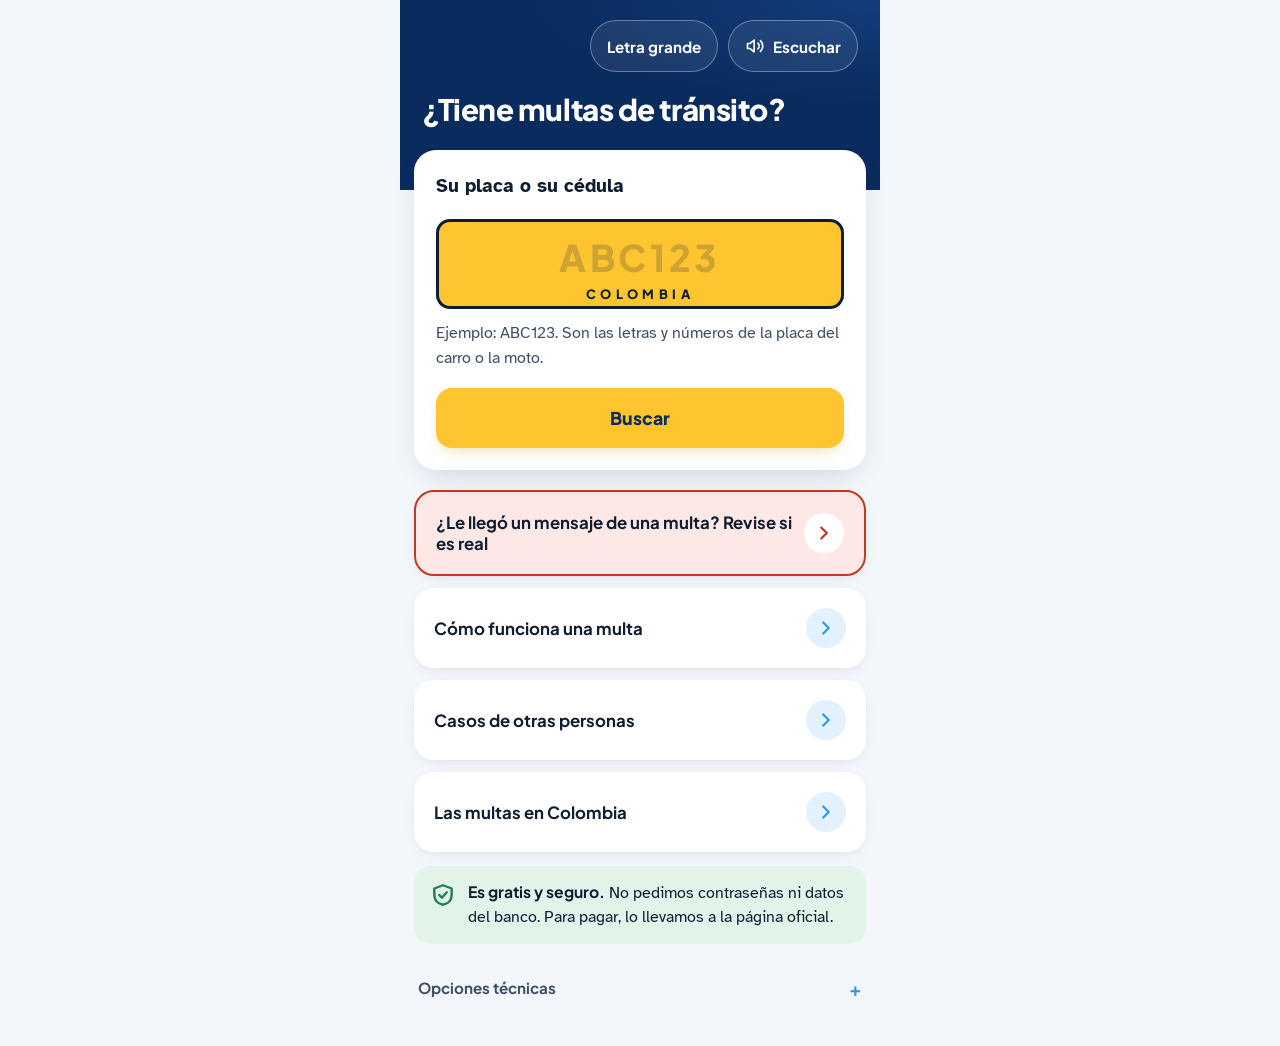
==== commit 4df2045f: "Add scam checker, new fine alerts and fix deadlines" ====
--- a/web/index.html
+++ b/web/index.html
@@ -65,6 +65,8 @@
 .guide b{font-family:var(--display)}
 .guide p{margin:2px 0 0;color:var(--muted)}
 .menu{display:grid;gap:12px}
+.howbtn.alerta{background:var(--red-soft);border:2px solid var(--red)}
+.howbtn.alerta .ico{background:var(--sheet);color:var(--red)}
 .state.no{background:var(--red-soft)}.state.no::before{background:var(--red)}
 .aviso{border-radius:20px;padding:20px;display:grid;gap:12px;border:3px solid}
 .aviso.sun{background:var(--sun-soft);border-color:var(--sun)}
@@ -100,6 +102,7 @@
   </div>
   <div class="under">
     <nav class="menu" aria-label="Más">
+      <a class="howbtn alerta" href="verificar.html"><span>¿Le llegó un mensaje de una multa? Revise si es real</span><span class="ico"><svg width="22" height="22" viewBox="0 0 24 24" fill="none" stroke="currentColor" stroke-width="2.5" stroke-linecap="round" stroke-linejoin="round" aria-hidden="true"><path d="M9 6l6 6-6 6"/></svg></span></a>
       <a class="howbtn" href="guia.html"><span>Cómo funciona una multa</span><span class="ico"><svg width="22" height="22" viewBox="0 0 24 24" fill="none" stroke="currentColor" stroke-width="2.5" stroke-linecap="round" stroke-linejoin="round" aria-hidden="true"><path d="M9 6l6 6-6 6"/></svg></span></a>
       <a class="howbtn" href="comunidad.html"><span>Casos de otras personas</span><span class="ico"><svg width="22" height="22" viewBox="0 0 24 24" fill="none" stroke="currentColor" stroke-width="2.5" stroke-linecap="round" stroke-linejoin="round" aria-hidden="true"><path d="M9 6l6 6-6 6"/></svg></span></a>
       <a class="howbtn" href="cifras.html"><span>Las multas en Colombia</span><span class="ico"><svg width="22" height="22" viewBox="0 0 24 24" fill="none" stroke="currentColor" stroke-width="2.5" stroke-linecap="round" stroke-linejoin="round" aria-hidden="true"><path d="M9 6l6 6-6 6"/></svg></span></a>
@@ -132,13 +135,14 @@
     <div id="avisos" class="stack"></div>
     <div id="fines" class="stack"></div>
     <div id="pagadas"></div>
+    <div class="sheetcard" id="permisos" hidden></div>
     <div class="miss" id="miss"></div>
     <div class="tip" id="seguro" hidden><svg viewBox="0 0 24 24" fill="none" stroke="currentColor" stroke-width="2.2" stroke-linecap="round" stroke-linejoin="round" aria-hidden="true"><path d="M12 3 4 6v6c0 5 3.5 8 8 9 4.5-1 8-4 8-9V6z"/><path d="m8.5 12 2.5 2.5 4.5-5"/></svg><p><b>Cuidado con los engaños.</b> Tránsito no cobra por WhatsApp ni por mensajes de texto. Pague solo en la página oficial de su ciudad o en el SIMIT.</p></div>
     <div class="alert" id="alerta" hidden><label for="watch"><b>Avisarme si llega otra</b><span class="muted">El teléfono revisa una vez al día.</span></label><input type="checkbox" class="switch" id="watch"></div>
     <details class="card"><summary>¿Y si no pago?</summary>
       <ol class="guide">
-        <li><span class="n">1</span><div><b>Con descuento</b><p>Los primeros días paga hasta la mitad.</p></div></li>
-        <li><span class="n">2</span><div><b>Precio completo</b><p>Después pierde el descuento.</p></div></li>
+        <li><span class="n">1</span><div><b>Con descuento</b><p>Si paga en los primeros 11 días hábiles después del aviso y hace el curso, paga la mitad.</p></div></li>
+        <li><span class="n">2</span><div><b>Precio completo</b><p>Hasta el día 26 paga 25&nbsp;% menos. Después, el precio completo.</p></div></li>
         <li><span class="n">3</span><div><b>Cobro</b><p>Suben los intereses y le pueden embargar.</p></div></li>
       </ol>
       <a class="outline" href="guia.html">Ver la guía completa</a>
